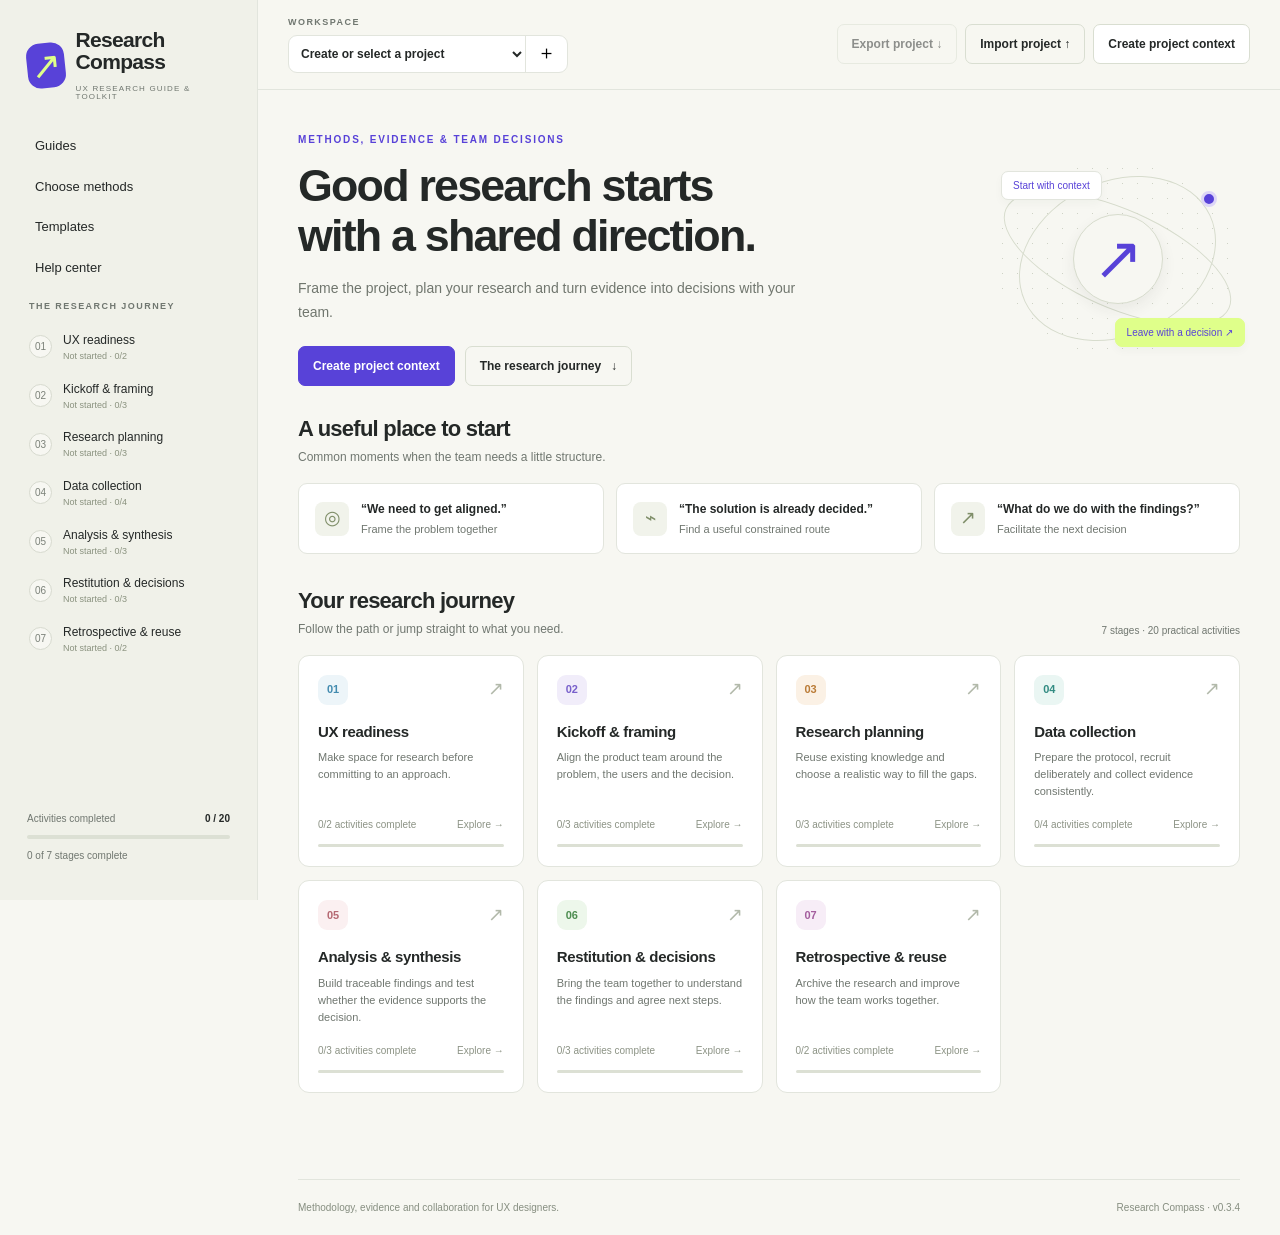
==== docs/index.html @ d648d1e3 "Add UX readiness milestones and conditional kickoff handoff" ====
<!doctype html>
<html lang="en">
<head>
  <meta charset="utf-8"><meta name="viewport" content="width=device-width, initial-scale=1">
  <meta name="description" content="Methodology guides, research tools and team activities for UX designers, from project framing to analysis and decisions.">
  <meta name="theme-color" content="#f7f7f2"><title>Research Compass · UX research guide &amp; toolkit</title>
  <link rel="icon" href="data:image/svg+xml,%3Csvg xmlns='http://www.w3.org/2000/svg' viewBox='0 0 40 40'%3E%3Crect width='40' height='40' rx='12' fill='%235842d8'/%3E%3Cpath d='M26 12l-4 10-10 6 5-11z' fill='%23dfff8a'/%3E%3C/svg%3E">
  <link rel="stylesheet" href="styles.css?v=readiness-20261104"><script src="content.js" defer></script><script src="knowledge.js?v=0.3.4" defer></script><script src="app.js?v=readiness-20261104" defer></script>
</head>
<body>
<a class="skip" href="#main">Skip to content</a>
<aside class="sidebar" id="sidebar">
  <button class="icon-button close-menu" data-action="close-menu" aria-label="Close navigation">✕</button>
  <a class="brand" href="#overview"><span class="brand-icon" aria-hidden="true">↗</span><span>Research<br>Compass<span class="brand-sub">UX RESEARCH GUIDE &amp; TOOLKIT</span></span></a>
  <nav class="knowledge-nav" aria-label="Resources">
    <span class="menu-title">Guides</span>
    <span class="menu-title">Choose methods</span>
    <span class="menu-title">Templates</span>
    <span class="menu-title">Help center</span>
  </nav>
  <nav aria-label="The research journey"><p class="nav-label">THE RESEARCH JOURNEY</p><div id="phaseNav"></div></nav>
  <div class="sidebar-bottom"><div class="progress-label"><span>Activities completed</span><strong id="progressText">0 / 20</strong></div><progress id="progress" value="0" max="20" aria-label="Activities completed"></progress><p id="progressCaption">0 of 7 stages complete</p></div>
</aside>
<div class="workspace">
  <header class="topbar">
    <button class="icon-button mobile-menu" id="menuButton" aria-label="Toggle navigation" aria-expanded="false">☰</button>
    <div class="workspace-controls">
      <div class="workspace-picker"><label class="project-label" for="projectSelect">WORKSPACE</label><div class="project-select"><select id="projectSelect" aria-label="Switch project"></select><button id="newProject" aria-label="Create a new project" title="New project">＋</button></div></div>
      <button id="workspaceOptions" class="button quiet workspace-options" hidden data-action="manage-project" aria-label="Project options" title="Project options">···</button>
    </div>
    <div class="top-actions"><span class="save-state" id="saveState">● Saved in this browser</span><button class="button quiet file-button" id="exportButton" aria-label="Export project"><span class="desktop-action">Export project ↓</span><span class="mobile-action">Export ↓</span></button><button class="button quiet file-button" id="importButton" aria-label="Import project"><span class="desktop-action">Import project ↑</span><span class="mobile-action">Import ↑</span></button><button class="button" id="contextButton">Create project context</button></div>
  </header>
  <aside id="projectUndo" class="project-undo" aria-live="polite" aria-label="Undo project change" hidden></aside>
  <main id="main" tabindex="-1"></main>
  <footer>Methodology, evidence and collaboration for UX designers.<span>Research Compass · v0.3.4</span></footer>
</div>
<dialog id="contextDialog" class="context-dialog" aria-labelledby="contextTitle"><div class="dialog-header"><div><p class="eyebrow">START WITH WHAT YOU KNOW</p><h2 id="contextTitle">A little context goes a long way.</h2></div><button class="icon-button" data-close="contextDialog" aria-label="Close project context">✕</button></div><p class="muted">Start with the problems you recognise. Add what you know now; you can refine the context as the project develops.</p>
<form id="contextForm"><div class="form-grid">
<label>Project name<input name="name" maxlength="100" required placeholder="e.g. Customer onboarding"></label>
<label>Where are you now?<select name="stage" data-planning-input><option value="readiness">Preparing to start</option><option value="kickoff">Framing the project</option><option value="plan">Planning the research</option><option value="collect">Collecting evidence</option><option value="analyse">Analysing the evidence</option><option value="share">Sharing findings & deciding</option><option value="reuse">Closing & reusing research</option></select></label>
<fieldset class="problem-fieldset full"><legend>What needs improving?</legend><p class="field-help">Choose all that apply. These starting signals help suggest methods and activities; research can clarify the causes.</p><div id="problemChoices" class="problem-choices"></div><div id="problemPreview" class="problem-preview" aria-live="polite"></div></fieldset>
<section id="contextConstraints" class="context-section full" aria-labelledby="constraintsTitle"><h3 id="constraintsTitle">Research approach &amp; practical constraints</h3><div class="form-grid"><label>How much can still change?<select name="constraint"><option value="open">Open · room to explore</option><option value="partial">Partly constrained</option><option value="locked">Strongly constrained</option></select></label>
<label>Access to users<select name="access"><option value="unknown">Not confirmed yet</option><option value="direct">Direct access available</option><option value="indirect">Indirect / proxy access only</option><option value="none">No user access</option></select></label>
<label>Research intent<select name="intent"><option value="explore">Explore needs & problems</option><option value="evaluate">Evaluate an existing experience</option><option value="measure">Measure a baseline or outcome</option><option value="align">Align stakeholders around evidence</option></select></label>
<label>Timing / key constraints<input name="timing" maxlength="1000" placeholder="e.g. Decision in 3 weeks; 2 teams involved"></label></div></section>

<label class="full">What decision should research help the team make? (if known)<textarea name="decision" rows="2" maxlength="2000" placeholder="e.g. Which part of onboarding should we improve first?"></textarea></label>
<section id="profileDetails" class="context-section full" aria-labelledby="profileTitle"><h3 id="profileTitle">User profiles &amp; participant numbers</h3><p class="field-help">Add role or persona groups. Leave counts blank when unknown. Planned counts mean participants or completed responses, not invitations.</p><div id="profileRows"></div><button id="addProfile" class="button small" type="button" data-action="add-profile">+ Add another profile</button><hr class="context-divider"><label class="audience-notes">Other audience notes (optional)<input name="users" maxlength="1000" placeholder="Any further roles, situations or audience context"></label></section>
<label class="full">Finish research by (optional)<input name="finishDate" type="date" min="1900-01-01" max="2100-12-31" data-planning-input><small class="field-help">Used to sketch a weekday timeline from your current stage. You can revise it.</small></label><div id="contextPlanningPreview" class="context-planning-preview full" aria-live="polite"></div>
<details id="customProblemDetails" class="context-details full"><summary>Add custom problems (optional)</summary><label>Custom problems · one per line<textarea aria-label="Custom problems, one per line" name="customProblems" rows="2" maxlength="2100" placeholder="e.g. People cannot tell who should approve a request"></textarea><small>Save up to 10 custom problems. They stay with your context; use the method chooser to decide how to investigate them.</small></label></details>
<details id="problemDetails" class="context-details full"><summary>Add situation details (optional)</summary><label>Anything specific to add?<textarea name="problem" rows="2" maxlength="3000" placeholder="Add examples, the situation or why this matters."></textarea></label></details>
</div><p class="form-note">Saved in this browser when you save context. Export a project file to keep an independent copy or resume on another device. No AI processing or shared team sync.</p><div class="dialog-actions"><button type="button" class="button quiet" data-close="contextDialog">Cancel</button><button class="button primary" type="submit">Save context & suggest starting points ↗</button></div></form></dialog>
<dialog id="projectManagerDialog" class="project-manager-dialog" aria-labelledby="projectManagerTitle"><div class="dialog-header"><div><p class="eyebrow">YOUR WORKSPACE</p><h2 id="projectManagerTitle">Project options</h2></div><button class="icon-button" data-close="projectManagerDialog" aria-label="Close project options">✕</button></div><p class="managed-project-name" id="managedProjectName"></p><section class="project-action-card"><h3>Reset context</h3><p>Start the context again. Keep the project name, notes, template drafts, checklists and progress.</p><button class="button" data-action="request-reset-context">Reset context…</button></section><section class="project-action-card delete"><h3>Delete project</h3><p>Remove the entire project and its saved work from this browser.</p><button class="button danger-outline" data-action="request-delete-project">Delete project…</button></section><p class="page-note">Each action asks for confirmation. The latest reset or deletion can be undone until reload or another reset / deletion.</p></dialog>
<dialog id="projectActionDialog" class="project-action-dialog" aria-labelledby="projectActionTitle"><div class="dialog-header"><h2 id="projectActionTitle"></h2><button class="icon-button" data-action="cancel-project-action" aria-label="Cancel project change">✕</button></div><p class="managed-project-name" id="projectActionName"></p><div id="projectActionDetails"></div><p class="page-note">You can undo this change until you reload the page or reset / delete another project.</p><div class="dialog-actions"><button class="button quiet" data-action="cancel-project-action">Cancel</button><button id="projectActionConfirm" class="button danger" data-action="confirm-project-action"></button></div></dialog>
<dialog id="jumpDialog" class="jump-dialog" aria-labelledby="jumpTitle"><div class="dialog-header"><h2 id="jumpTitle">Find a guide, template or activity</h2><button class="icon-button" data-close="jumpDialog" aria-label="Close activity search">✕</button></div><input id="jumpSearch" type="search" placeholder="Search methods, guides, templates or activities…" aria-label="Search guides, templates and activities"><div id="jumpResults"></div></dialog>
<dialog id="exportDialog" class="export-dialog" aria-labelledby="exportTitle"><div class="dialog-header"><h2 id="exportTitle">Take your work with you.</h2><button class="icon-button" data-close="exportDialog" aria-label="Close export options">✕</button></div><p class="muted">Keep a file you own, independently of browser storage. Import it here or on another device to resume your project.</p><button class="export-option" id="downloadBackup"><strong>Export project (.json) ↓</strong><span>Restorable file with context, outputs, method choices, template drafts, session notes, difficulties and progress.</span></button><button class="export-option" id="downloadBrief"><strong>Export team brief (.md) ↓</strong><span>A readable document for sharing. Use the JSON project file to resume in this tool.</span></button><label class="export-option import-label"><strong>Import project (.json) ↑</strong><span>Choose a project file or an earlier backup. Adds a separate project and keeps existing work.</span><input id="importFile" type="file" accept=".json,application/json" aria-label="Choose a project file to import"></label></dialog>
<dialog id="readinessTemplateDialog" aria-labelledby="readinessTemplateTitle"><div class="dialog-header"><div><p class="eyebrow">TEMPLATE · PLACEHOLDER</p><h2 id="readinessTemplateTitle"></h2></div><button class="icon-button" data-close="readinessTemplateDialog" aria-label="Close template placeholder">✕</button></div><p>No document is linked yet.</p><div class="dialog-actions"><button class="button" data-close="readinessTemplateDialog">Close</button></div></dialog>
<div id="toast" role="status" aria-live="polite"></div>
</body></html>
---- docs/styles.css ----
:root{--paper:#f7f7f2;--white:#fff;--ink:#242827;--muted:#707770;--line:#e2e5dd;--accent:#5842d8;--lime:#dfff8a;--soft:#efedf9;--radius:14px;--sidebar:258px;font-family:Inter,-apple-system,BlinkMacSystemFont,"Segoe UI",sans-serif;color:var(--ink);background:var(--paper);font-size:14px;line-height:1.5}
*{box-sizing:border-box}body{margin:0}button,input,select,textarea{font:inherit}button,a,input,textarea,select{-webkit-tap-highlight-color:transparent}button,a{touch-action:manipulation}a{color:inherit;text-decoration:none}button{cursor:pointer}button:disabled{cursor:default;opacity:.5}button:focus-visible,a:focus-visible,input:focus-visible,select:focus-visible,textarea:focus-visible{outline:3px solid #8e7df0;outline-offset:3px}h1,h2,h3,p{margin-top:0}h1{font-size:clamp(32px,3.5vw,49px);letter-spacing:-1.8px;line-height:1.12;font-weight:600;margin-bottom:17px}h2{font-size:25px;letter-spacing:-.75px;line-height:1.2;font-weight:600}h3{font-size:17px;letter-spacing:-.35px;line-height:1.3}p{margin-bottom:14px}small{font-size:12px}.muted{color:var(--muted)}.eyebrow{font-size:10px;letter-spacing:1.8px;font-weight:700;color:var(--muted);margin-bottom:13px}.skip{position:fixed;top:-80px;left:20px;padding:12px;background:var(--white);z-index:99}.skip:focus{top:10px}.sidebar{position:fixed;inset:0 auto 0 0;width:var(--sidebar);background:#f0f1e9;border-right:1px solid var(--line);padding:29px 19px 23px;display:flex;flex-direction:column;z-index:20}.brand{display:flex;gap:11px;align-items:center;font-size:21px;line-height:1.06;font-weight:650;letter-spacing:-.7px;margin:0 8px 38px}.brand-icon{display:grid;place-items:center;width:39px;height:45px;background:var(--accent);border-radius:13px;color:var(--lime);font-size:37px;font-weight:400;transform:rotate(-6deg)}.brand-sub{display:block;letter-spacing:1.15px;font-size:8px;color:var(--muted);margin-top:11px;font-weight:500}.project-label,.nav-label{font-size:9px;letter-spacing:1.45px;color:var(--muted);font-weight:700}.project-label{margin-left:8px}.project-select{display:flex;background:#fff;border:1px solid var(--line);border-radius:9px;margin:8px 0 16px;overflow:hidden}.project-select select{min-width:0;width:100%;border:0;background:transparent;padding:10px 8px;color:var(--ink);font-size:12px;font-weight:600;text-overflow:ellipsis}.project-select button{background:none;border:0;border-left:1px solid var(--line);padding:0 11px;font-size:19px}.search-button{width:100%;background:transparent;border:1px solid #d9dcd3;padding:9px 10px;border-radius:8px;font-size:12px;text-align:left;display:flex;align-items:center;justify-content:space-between;color:#676e67;margin-bottom:24px}kbd{font-size:10px;font-family:inherit;padding:1px 4px;border:1px solid #d9dcd3;border-radius:4px}.nav-home{display:flex;align-items:center;gap:12px;padding:11px 13px;border-radius:8px;font-size:13px;font-weight:500}.nav-home.active{background:#e4e5db}.nav-home span{font-size:18px}.nav-label{margin:29px 10px 12px}.phase-nav{display:flex;align-items:center;gap:11px;font-size:12px;padding:10px;border-radius:8px;position:relative;margin-bottom:3px}.phase-nav:hover,.nav-home:hover{background:#e8e9e1}.phase-nav.active{background:#e6e0fa;color:#4e3ec0}.nav-number{height:23px;width:23px;display:grid;place-items:center;font-size:10px;font-variant-numeric:tabular-nums;border:1px solid #d7dacf;border-radius:50%;flex-shrink:0;background:var(--paper);color:#7b8179}.phase-nav.active .nav-number{background:var(--accent);border-color:var(--accent);color:#fff}.nav-check{margin-left:auto;color:#5c7d37}.sidebar-bottom{margin-top:auto;padding:24px 8px 0}.progress-label{display:flex;justify-content:space-between;font-size:10px;margin-bottom:9px;color:var(--muted)}.progress-label strong{color:var(--ink);font-weight:600}progress{display:block;width:100%;height:4px;border:0;border-radius:5px;overflow:hidden;background:#dce0d4}progress::-webkit-progress-bar{background:#dce0d4}progress::-webkit-progress-value{background:var(--accent)}progress::-moz-progress-bar{background:var(--accent)}.sidebar-bottom p{font-size:10px;color:var(--muted);margin-top:9px}.workspace{margin-left:var(--sidebar);min-height:100vh;display:flex;flex-direction:column}.topbar{height:77px;display:flex;align-items:center;justify-content:space-between;padding:0 39px;border-bottom:1px solid var(--line);gap:15px;background:rgba(247,247,242,.96)}.breadcrumb{font-size:12px;color:var(--muted)}.breadcrumb span{margin:0 12px;color:#a6aca1}.top-actions{display:flex;gap:9px;align-items:center}.save-state{font-size:10px;color:#7d8577;margin-right:10px}.button{border:1px solid #d9ded1;border-radius:7px;padding:10px 14px;background:#fff;color:var(--ink);display:inline-flex;align-items:center;justify-content:center;gap:10px;white-space:nowrap;font-weight:550;font-size:12px}.button:hover{border-color:#858d7b;background:#fafbf8}.button.primary{background:var(--accent);color:#fff;border-color:var(--accent)}.button.primary:hover{background:#4732bf}.button.lime{background:var(--lime);border-color:var(--lime);color:#242827}.button.quiet{background:transparent}.button.small{font-size:11px;padding:7px 11px}.icon-button{width:33px;height:33px;border:0;background:transparent;border-radius:7px;font-size:19px;color:var(--muted)}.icon-button:hover{background:#eceee5}.mobile-menu{display:none}main{width:100%;max-width:1430px;padding:42px 40px 25px;margin:0 auto;flex:1;outline:0}footer{padding:20px 40px;display:flex;justify-content:space-between;font-size:10px;color:#868e80;border-top:1px solid var(--line);margin:25px 40px 0;padding-left:0;padding-right:0;gap:20px}.hero{display:grid;grid-template-columns:1fr 245px;gap:34px;align-items:center;margin-bottom:30px}.hero .eyebrow{color:var(--accent)}.hero-description{font-size:14px;max-width:530px;color:#70766e;line-height:1.7;margin-bottom:22px}.hero-buttons{display:flex;gap:10px;flex-wrap:wrap}.journey-art{height:195px;position:relative;background-image:radial-gradient(#ced2c5 .9px,transparent .9px);background-size:15px 15px;border-radius:50%;color:var(--accent)}.orbit{position:absolute;inset:20px;border:1px solid #d7dccd;border-radius:50%;transform:rotate(-25deg)}.orbit.second{inset:48px 0;transform:rotate(24deg)}.compass{width:90px;height:90px;position:absolute;left:78px;top:53px;border:1px solid #d7dccd;border-radius:50%;background:var(--paper);display:grid;place-items:center;font-size:60px;box-shadow:0 6px 15px #3331;line-height:1}.art-label{position:absolute;background:#fff;border:1px solid var(--line);padding:6px 11px;border-radius:7px;font-size:10px;box-shadow:0 4px 10px #25321c08}.art-label.a{top:10px;left:6px}.art-label.b{bottom:9px;right:-5px;background:var(--lime);border-color:var(--lime)}.art-dot{width:10px;height:10px;background:var(--accent);border:3px solid #ddd6f7;border-radius:50%;position:absolute;top:30px;right:23px;box-sizing:content-box}.context-banner{background:#ece9f8;border:1px solid #e1dcf4;border-radius:var(--radius);padding:20px 23px;display:flex;gap:19px;align-items:center;margin-bottom:35px}.context-banner .banner-icon{background:#e0d8f7;color:var(--accent);border-radius:9px;width:39px;height:39px;display:grid;place-items:center;font-size:22px;flex-shrink:0}.context-banner h3{font-size:14px;margin-bottom:4px}.context-banner p{font-size:12px;color:#78738b;margin:0}.context-banner .button{margin-left:auto;flex-shrink:0}.section-heading{display:flex;align-items:flex-end;justify-content:space-between;margin-bottom:17px;gap:12px}.section-heading h2{margin-bottom:5px;font-size:22px}.section-heading p{font-size:12px;color:var(--muted);margin:0}.section-meta{font-size:10px;color:var(--muted);white-space:nowrap}.phase-grid{display:grid;grid-template-columns:repeat(4,minmax(0,1fr));gap:13px;margin-bottom:36px}.phase-card{display:flex;flex-direction:column;min-height:192px;padding:19px;background:white;border:1px solid var(--line);border-radius:11px;position:relative;transition:transform .15s,border-color .15s}.phase-card:hover{transform:translateY(-3px);border-color:#aba5bd;box-shadow:0 5px 15px #1a172108}.phase-card .phase-top{display:flex;align-items:center;justify-content:space-between;margin-bottom:17px}.phase-disc{font-size:11px;width:30px;height:30px;background:var(--tint);color:var(--color);border-radius:9px;display:grid;place-items:center;font-weight:600}.phase-arrow{color:#b2b9aa;font-size:19px}.phase-card h3{font-size:15px;margin-bottom:8px}.phase-card p{font-size:11px;color:var(--muted);line-height:1.55;margin-bottom:17px}.phase-card .card-footer{font-size:10px;color:#8c9385;margin-top:auto;display:flex;justify-content:space-between}.phase-card.recommended{border-color:#c8bee9}.tiny-tag{font-size:8px;text-transform:uppercase;letter-spacing:.8px;color:var(--accent);background:var(--soft);padding:3px 6px;border-radius:4px}.tip-card{grid-column:span 1;background:#e8eddd;border-radius:11px;padding:21px;display:flex;flex-direction:column;justify-content:center;min-height:192px}.tip-card .eyebrow{font-size:9px;color:#677653;letter-spacing:1px;margin-bottom:9px}.tip-card h3{font-size:17px;line-height:1.35;margin-bottom:11px}.tip-card p{font-size:11px;color:#7a846e;margin:0}.quick-grid{display:grid;grid-template-columns:repeat(3,1fr);gap:12px}.quick-card{background:#fff;border:1px solid var(--line);border-radius:9px;padding:16px;display:flex;gap:12px;align-items:center}.quick-card:hover{border-color:#a29ab8}.quick-symbol{background:#f1f3eb;border-radius:8px;width:34px;height:34px;flex-shrink:0;display:grid;place-items:center;font-size:19px;color:#7f8e69}.quick-card strong{font-size:12px;display:block;font-weight:600}.quick-card small{font-size:10px;color:var(--muted)}.quick-card .arrow{margin-left:auto;color:#a3ab97}.project-strip{display:flex;gap:25px;flex-wrap:wrap;padding:16px 0 2px;margin-top:15px;border-top:1px solid #d9d4eb}.project-strip small{font-size:9px;display:block;text-transform:uppercase;letter-spacing:1px;color:#89829b;margin-bottom:4px}.project-strip strong{font-size:11px;font-weight:500}.phase-header{display:flex;gap:22px;align-items:flex-start;margin-bottom:25px}.phase-header .phase-disc{height:54px;width:54px;font-size:18px;border-radius:16px;flex-shrink:0;margin-top:3px}.phase-header h1{font-size:38px;margin-bottom:12px}.phase-header p{color:var(--muted);max-width:680px}.outcome-strip{background:var(--tint);padding:19px 22px;border-radius:10px;margin-bottom:26px;display:flex;gap:17px}.outcome-strip strong{font-size:10px;letter-spacing:1px;text-transform:uppercase;color:var(--color);white-space:nowrap;margin-top:2px}.outcome-strip p{font-size:13px;margin:0}.context-small{font-size:12px;padding:16px 19px;background:#eeefe8;border:1px solid var(--line);border-radius:9px;margin:20px 0}.context-small strong{display:block;font-size:10px;color:#79846f;letter-spacing:1px;text-transform:uppercase;margin-bottom:6px}.context-small p{margin:3px 0;overflow-wrap:anywhere}.context-small a{color:var(--accent);text-decoration:underline;font-size:11px}.activity-list{display:grid;gap:12px}.activity-row{background:#fff;border:1px solid var(--line);border-radius:11px;display:flex;align-items:center;gap:19px;padding:20px}.activity-row:hover{border-color:#aba4bd}.activity-order{font-size:15px;color:#929a89;min-width:25px}.activity-row h3{font-size:16px;margin-bottom:5px}.activity-row p{font-size:12px;color:var(--muted);margin:0}.row-meta{margin-left:auto;display:flex;gap:15px;align-items:center;white-space:nowrap}.pill{font-size:10px;color:#757d6c;background:#f1f3ec;padding:4px 8px;border-radius:5px}.duration{font-size:11px;color:var(--muted)}.activity-row.done .activity-order{color:#618b38}.back-link{font-size:12px;color:var(--muted);display:inline-block;margin-bottom:23px}.back-link:hover{color:var(--accent)}.activity-header{display:flex;justify-content:space-between;gap:20px;align-items:flex-start}.activity-header h1{font-size:37px;max-width:650px}.activity-header .eyebrow{color:var(--color);margin-bottom:12px}.activity-header p{font-size:14px;color:var(--muted);max-width:650px}.activity-tools{display:flex;gap:7px;flex-wrap:wrap;align-items:center}.meta-line{display:flex;gap:11px;margin:5px 0 25px;align-items:center}.tabs{display:flex;gap:24px;border-bottom:1px solid var(--line);margin-top:27px;margin-bottom:24px}.tab{background:none;border:0;border-bottom:2px solid transparent;font-size:13px;padding:12px 1px;color:var(--muted);margin-bottom:-1px}.tab.active{border-color:var(--accent);color:var(--accent);font-weight:600}.activity-body{display:grid;grid-template-columns:minmax(0,1fr) 260px;gap:28px}.content-panel{background:#fff;border:1px solid var(--line);border-radius:11px;padding:24px}.content-panel h2{font-size:21px}.content-panel p,.content-panel li{font-size:13px;color:#656e60;line-height:1.75}.content-panel ul{padding-left:18px}.aside-note{background:var(--tint);border:1px solid #00000007;border-radius:10px;padding:19px;height:fit-content}.aside-note .eyebrow{color:var(--color);font-size:9px}.aside-note p{font-size:12px;color:#6f756a;line-height:1.7;overflow-wrap:anywhere}.aside-note strong{font-size:11px;display:block;margin:13px 0 4px}.step{display:flex;gap:14px;margin-bottom:23px}.step:last-child{margin-bottom:0}.step-n{background:var(--soft);color:var(--accent);font-size:11px;border-radius:50%;width:26px;height:26px;display:grid;place-items:center;flex-shrink:0}.step h3{font-size:14px;margin:2px 0 6px}.step p{font-size:13px;line-height:1.7;margin:0}.prompt-list{margin-top:26px;border-top:1px solid var(--line);padding-top:23px}.prompt-list h3{font-size:15px}.prompt{border-left:2px solid #d5ccf1;padding:8px 14px;margin:10px 0;font-size:13px;color:#5c576e;line-height:1.7}.output-field{display:block;font-size:12px;font-weight:600;margin:0 0 24px}.output-field:last-of-type{margin-bottom:18px}.output-field small{display:block;color:var(--muted);font-size:11px;font-weight:400;margin:5px 0 9px}.output-field textarea{min-height:130px;font-size:13px;font-weight:400;line-height:1.7}.checklist{border-top:1px solid var(--line);padding-top:22px}.checklist h3{font-size:15px}.checklist label{display:flex;gap:9px;font-size:12px;color:#65705c;margin:12px 0;align-items:flex-start}.checklist input{accent-color:var(--accent);margin-top:3px;width:15px;height:15px}.gate{padding:15px;background:#f4f3ed;border-radius:8px;font-size:12px;line-height:1.7;color:#787768;margin:22px 0}.completion-row{display:flex;align-items:center;gap:14px;flex-wrap:wrap}.completion-row small{font-size:10px;color:var(--muted)}.done-button{background:#eaf3dc!important;border-color:#cbdab9!important;color:#4f7134!important}.page-note{font-size:10px;color:#949b8d;margin-top:25px;line-height:1.7}.workshop{max-width:880px;margin:10px auto}.workshop-top{display:flex;align-items:center;justify-content:space-between;gap:15px;margin-bottom:35px}.workshop h1{font-size:32px}.workshop-card{padding:35px;background:#fff;border:1px solid var(--line);border-radius:15px;min-height:280px;display:flex;flex-direction:column;justify-content:center}.workshop-card h2{font-size:30px;line-height:1.3;margin:13px 0 20px}.workshop-card p{font-size:17px;color:#70786a;line-height:1.8}.workshop-controls{display:flex;justify-content:space-between;align-items:center;margin-top:18px}.timer{display:flex;align-items:center;gap:9px;margin:25px 0;font-variant-numeric:tabular-nums}.timer output{font-size:22px;min-width:65px}.timer-label{color:var(--muted);font-size:11px;margin-right:auto}.workshop-note{display:block;margin-top:27px;font-size:12px;font-weight:600}.workshop-note textarea{margin-top:8px}.focus-mode .sidebar,.focus-mode .topbar,.focus-mode footer{display:none}.focus-mode .workspace{margin-left:0}.focus-mode main{max-width:1100px;padding-top:30px}dialog{border:1px solid #d8dcd1;border-radius:17px;box-shadow:0 30px 100px #181c2240;padding:29px;color:var(--ink);background:var(--paper);max-height:90vh}dialog::backdrop{background:#1e26384d;backdrop-filter:blur(3px)}.context-dialog{width:min(760px,94vw)}.dialog-header{display:flex;align-items:flex-start;justify-content:space-between;gap:18px}.dialog-header h2{font-size:27px;margin-bottom:13px}.dialog-header .eyebrow{color:var(--accent);margin-bottom:10px}.context-dialog>p{font-size:13px;max-width:600px}.form-grid{display:grid;grid-template-columns:1fr 1fr;gap:17px;margin-top:24px}.form-grid label{font-size:12px;font-weight:550}.form-grid .full{grid-column:1/-1}input:not([type=checkbox]),textarea,select{border:1px solid #d9ded1;border-radius:7px;background:#fff;padding:10px 11px;color:var(--ink);width:100%;min-width:0}textarea{resize:vertical}input::placeholder,textarea::placeholder{color:#9bA294;opacity:1}.form-grid input,.form-grid textarea,.form-grid select{display:block;margin-top:6px;font-size:12px;font-weight:400}.form-note{color:#808976;font-size:10px;margin-top:18px}.dialog-actions{display:flex;justify-content:flex-end;gap:9px;margin-top:23px;padding-top:17px;border-top:1px solid var(--line)}.jump-dialog{width:min(640px,94vw)}.jump-dialog input{margin:8px 0 17px}.jump-result{display:block;padding:12px;border-radius:8px;border-bottom:1px solid var(--line);font-size:13px}.jump-result:hover{background:#ebe6f7}.jump-result small{font-size:10px;color:var(--muted);display:block}.jump-dialog #jumpResults{max-height:50vh;overflow-y:auto}.export-dialog{width:min(520px,94vw)}.export-dialog>p{font-size:12px}.export-option{display:block;text-align:left;width:100%;padding:18px;border:1px solid var(--line);background:#fff;border-radius:9px;margin-top:12px}.export-option:hover{border-color:#9d90c3}.export-option strong{font-size:13px;display:block;font-weight:550}.export-option span{display:block;font-size:11px;color:var(--muted);margin-top:5px}.import-label{cursor:pointer}.import-label input{margin-top:12px;font-size:11px}#toast{position:fixed;bottom:23px;left:50%;transform:translate(-50%,20px);padding:12px 20px;background:#292e27;color:white;border-radius:9px;font-size:12px;opacity:0;pointer-events:none;z-index:100;transition:all .2s;max-width:90vw}#toast.visible{opacity:1;transform:translate(-50%,0)}.storage-warning{color:#9d523c!important}.empty{padding:25px;color:var(--muted);font-size:12px}.phase-footer{display:flex;justify-content:space-between;gap:12px;margin-top:27px}.recommendation-note{background:#fff7e7;border:1px solid #eaddbf;border-radius:9px;padding:15px 18px;font-size:12px;color:#8e7445;line-height:1.7;margin-bottom:25px}.search-inline{max-width:260px;font-size:12px!important}.phase-results{font-size:12px;color:var(--muted);padding:15px 0}.home-note{margin-top:28px;font-size:10px;color:#949b8d;line-height:1.7;max-width:700px}
@media(min-width:1600px){main{padding-top:55px}.phase-card{min-height:205px}.hero{margin-bottom:37px}.hero-description{font-size:15px}.hero{grid-template-columns:1fr 300px}.journey-art{max-width:245px;margin-left:25px}}
@media(max-width:1200px){:root{--sidebar:230px}.sidebar{padding:26px 13px}.brand{font-size:19px}.topbar{padding:0 25px}.save-state{display:none}main{padding:32px 26px}.phase-grid{grid-template-columns:repeat(3,minmax(0,1fr))}.tip-card{grid-column:span 2;min-height:155px}.activity-body{grid-template-columns:minmax(0,1fr) 215px;gap:18px}.row-meta .pill{display:none}.hero{grid-template-columns:1fr 190px}.journey-art{transform:scale(.85)}.activity-header{display:block}.activity-tools{margin:5px 0 18px}.quick-grid{grid-template-columns:1fr}.quick-card{padding:12px 16px}}
@media(max-width:900px){.activity-body{grid-template-columns:1fr}.aside-note{order:-1}.aside-note p{margin-bottom:6px}.hero{grid-template-columns:1fr}.journey-art{display:none}.context-banner{flex-wrap:wrap}.context-banner .button{margin-left:58px}.phase-grid{grid-template-columns:repeat(2,minmax(0,1fr))}.tip-card{grid-column:span 1;min-height:190px}.outcome-strip{display:block}.outcome-strip strong{display:block;margin-bottom:8px}.row-meta{gap:7px}.activity-row{gap:10px;padding:17px}.activity-row h3{font-size:14px}.activity-row p{font-size:11px}}
@media(max-width:700px){.sidebar{transform:translateX(-100%);transition:transform .2s;width:258px}.sidebar.open{transform:translateX(0);box-shadow:5px 0 40px #20251c30}.workspace{margin-left:0}.mobile-menu{display:block;flex-shrink:0}.topbar{padding:0 15px;height:65px;gap:10px}.breadcrumb{font-size:10px;margin-right:auto}.top-actions .quiet{display:none}.top-actions .button{font-size:10px;padding:8px 10px}.top-actions{gap:0}.breadcrumb span{margin:0 5px}main{padding:29px 20px}.hero h1{font-size:38px;letter-spacing:-1.4px}.hero-description{font-size:13px}.context-banner{padding:17px;gap:12px}.context-banner .banner-icon{width:30px;height:30px}.context-banner>div:nth-child(2){flex:1}.context-banner .button{margin-left:42px}.context-banner p{font-size:11px}.phase-card{padding:16px;min-height:190px}.phase-card h3{font-size:14px}.phase-grid{gap:10px}.section-heading{align-items:flex-start;flex-wrap:wrap}.section-heading h2{font-size:21px}.section-meta{display:none}.project-strip{width:100%;gap:15px}.phase-header{gap:14px}.phase-header .phase-disc{width:41px;height:41px;font-size:14px}.phase-header h1{font-size:30px}.phase-header p{font-size:12px}.row-meta .duration{display:none}.phase-footer{flex-wrap:wrap}.activity-header h1{font-size:31px}.content-panel{padding:20px}.tabs{gap:22px}.workshop-card{padding:24px}.workshop-card h2{font-size:25px}.workshop-card p{font-size:15px}.workshop-top{align-items:flex-start}.workshop-top h1{font-size:25px}.timer{flex-wrap:wrap}.timer-label{flex-basis:100%;margin-bottom:5px}.form-grid{grid-template-columns:1fr}.form-grid .full{grid-column:auto}.dialog-actions{flex-wrap:wrap}.dialog-actions .primary{white-space:normal}dialog{padding:22px}.dialog-header h2{font-size:24px}footer{margin:20px;padding:15px 0;display:block;font-size:9px}footer span{display:block;margin-top:8px}.topbar .button span{display:none}}
@media(prefers-reduced-motion:reduce){*{transition:none!important;scroll-behavior:auto!important}}
@media print{.sidebar,.topbar,footer,.activity-tools,.tabs,.back-link,.hero-buttons,.context-banner .button,.phase-footer{display:none!important}.workspace{margin:0}main{padding:0;max-width:none}.phase-grid{grid-template-columns:repeat(3,1fr)}.activity-body{display:block}.content-panel,.aside-note{break-inside:avoid;margin-bottom:15px}body{background:#fff}textarea{border:0!important;min-height:100px}button{display:none!important}}

/* Methodology resources and contextual advice. */
.knowledge-nav{display:grid;gap:3px;margin:0 0 18px;padding:0 3px}.knowledge-nav a{display:flex;justify-content:space-between;align-items:center;padding:9px 10px;font-size:12px;border-radius:7px;color:#676e60}.knowledge-nav a span{font-size:12px;color:#a2aa98}.knowledge-nav a:hover{background:#e6e8de}.knowledge-nav a.active{background:#e6e0fa;color:#5140bb;font-weight:600}.knowledge-page h1{max-width:850px}.page-intro{max-width:800px;font-size:15px;line-height:1.8;color:#70776b;margin-bottom:28px}.knowledge-entry{background:#eeedf6;border:1px solid #dedbec;border-radius:12px;padding:25px;margin:0 0 30px;display:grid;grid-template-columns:1fr 1.05fr;gap:30px;align-items:center}.knowledge-entry .eyebrow{font-size:9px;letter-spacing:1.1px;color:#7764bb;margin-bottom:9px}.knowledge-entry h2{font-size:23px;margin-bottom:11px}.knowledge-entry p{font-size:12px;color:#797285;line-height:1.7;margin-bottom:0}.knowledge-shortcuts{display:grid;gap:8px}.knowledge-shortcuts a{background:#ffffffb3;padding:12px 15px;border:1px solid #e1deed;border-radius:8px}.knowledge-shortcuts a:hover{border-color:#aaa0c9;background:#fff}.knowledge-shortcuts strong{display:block;font-size:12px;font-weight:600}.knowledge-shortcuts span{display:block;font-size:10px;color:#878193;margin-top:3px}.knowledge-toolbar{display:flex;justify-content:space-between;align-items:flex-end;gap:20px;margin-bottom:25px;flex-wrap:wrap}.resource-filters{display:flex;flex-wrap:wrap;gap:6px;margin-bottom:5px}.resource-filters a{font-size:11px;padding:8px 11px;border:1px solid #dbdfd3;border-radius:6px;background:#fff;color:#727c66}.resource-filters a.selected{background:#e9e4f8;border-color:#cdc3eb;color:#5944b5}.guide-search{font-size:10px;color:var(--muted);width:250px;max-width:100%}.guide-search input{margin-top:6px;font-size:12px}.resource-grid{display:grid;grid-template-columns:repeat(3,minmax(0,1fr));gap:13px}.resource-card{display:flex;flex-direction:column;padding:21px;border:1px solid var(--line);border-radius:11px;background:#fff;min-height:200px}.resource-card:hover{border-color:#b1a7c9;box-shadow:0 5px 16px #2d254108}.resource-type{display:block;text-transform:uppercase;font-size:9px;letter-spacing:1px;font-weight:650;color:#817196;margin-bottom:12px;line-height:1.6}.resource-card h3{font-size:18px;line-height:1.35;margin-bottom:10px}.resource-card p{font-size:12px;color:#7a8072;line-height:1.7;margin-bottom:18px}.resource-arrow{font-size:11px;color:var(--accent);margin-top:auto}.resource-grid.compact{grid-template-columns:repeat(2,minmax(0,1fr))}.compact .resource-card{min-height:150px;padding:18px}.compact .resource-card h3{font-size:16px}.compact .resource-card p{font-size:11px}.compact .resource-type{font-size:8px;letter-spacing:.8px;margin-bottom:8px}.text-link{color:var(--accent);font-size:11px;line-height:1.7}.text-link:hover{text-decoration:underline}.journey-resources{margin:30px 0 38px}.template-heading{margin-top:27px}.template-links{display:grid;grid-template-columns:repeat(2,minmax(0,1fr));gap:9px}.template-links a{padding:15px 17px;background:#fff;border:1px solid var(--line);border-radius:8px;font-size:12px;line-height:1.6}.template-links .resource-type{font-size:8px;margin-bottom:5px}.template-links a:hover{border-color:#a49abf}.library-next{display:grid;grid-template-columns:repeat(3,minmax(0,1fr));gap:12px;margin-top:30px}.library-next a{border-radius:9px;background:#e9eddf;padding:20px}.library-next strong{display:block;font-size:13px;font-weight:600;margin-bottom:6px}.library-next span{font-size:11px;color:#768265}.guide-layout{display:grid;grid-template-columns:minmax(0,1fr) 190px;gap:30px;align-items:start}.guide-section{padding:27px;background:white;border:1px solid var(--line);border-radius:11px;margin-bottom:20px;scroll-margin-top:20px}.guide-section>h2{font-size:23px;margin-bottom:18px}.guide-section>p,.guide-section li{font-size:13px;color:#687260;line-height:1.85}.guide-section .step{margin-bottom:23px}.guide-section .step p{color:#687260}.guide-section .step h3{font-size:15px}.guide-table-wrap{overflow-x:auto;margin-top:18px;border:1px solid var(--line);border-radius:8px}.guide-table{border-collapse:collapse;width:100%;min-width:480px;text-align:left;font-size:11px}.guide-table th,.guide-table td{padding:13px 12px;vertical-align:top;border-bottom:1px solid var(--line);line-height:1.75}.guide-table thead{background:#efedf6;color:#65577d;font-size:10px}.guide-table tbody th{font-weight:600;width:24%;color:#4b5543}.guide-table td{color:#77816c}.guide-table td:last-child{font-size:10px;color:#858d7c;width:22%}.guide-table tr:last-child>*{border-bottom:0}.method-limit{background:#fff7e9;border-left:3px solid #cba153;padding:15px 17px;margin-top:19px;border-radius:0 7px 7px 0}.method-limit strong{font-size:11px;color:#8c6f3c}.method-limit p{font-size:12px;line-height:1.8;color:#8a7d65;margin:7px 0 0}.guide-sidebar{position:sticky;top:25px;background:#edeee6;border-radius:10px;padding:19px}.guide-sidebar .eyebrow{font-size:9px}.guide-sidebar button{display:block;text-align:left;background:none;border:0;font-size:11px;color:#7c8471;padding:7px 0}.guide-sidebar button:hover{color:var(--accent)}.guide-sidebar .button{margin:15px 0 12px}.guide-sidebar .text-link{display:block;font-size:10px}.pitfall-list{padding-left:20px}.pitfall-list li{margin-bottom:10px}.worked-example{background:#edf2e5;border:1px solid #dce4cf;border-radius:9px;padding:20px;margin-top:24px}.worked-example .resource-type{color:#6b8051}.worked-example p{font-size:13px;color:#6b785c;line-height:1.8;margin:0}.template-callout{display:flex;gap:20px;align-items:center;background:#efebf8;padding:20px;border-radius:9px}.template-callout h3{font-size:16px}.template-callout p{font-size:11px;color:#84788e;line-height:1.7;margin:0}.template-callout .button{flex-shrink:0}.related-activities{display:grid;gap:8px;margin-top:17px}.related-activities a{font-size:12px;padding:14px;border:1px solid var(--line);border-radius:7px}.related-activities .resource-type{font-size:8px;margin-bottom:5px}.template-grid{margin-top:25px}.template-tools{display:flex;gap:9px;flex-wrap:wrap;margin-bottom:24px}.template-editor{max-width:900px;margin-top:25px}.template-editor .output-field{margin-bottom:30px}.selector-form{display:grid;grid-template-columns:repeat(2,minmax(0,1fr));gap:18px;background:#eeedf4;border:1px solid #dedce8;padding:23px;border-radius:12px}.selector-form label,.help-stage{font-size:12px;font-weight:550}.selector-form select,.help-stage select{margin-top:7px;font-size:12px;font-weight:400}.selector-explanation{font-size:10px;color:#929789;line-height:1.7;margin:12px 0 25px}.method-results{display:grid;gap:13px}.method-option{display:grid;grid-template-columns:minmax(0,1fr) 160px;gap:25px;align-items:start;background:#fff;border:1px solid var(--line);border-radius:11px;padding:23px}.method-option .resource-type{margin-bottom:8px}.method-option h3{font-size:21px;margin-bottom:10px}.method-option p{font-size:13px;color:#737e68;margin-bottom:12px}.method-option small{display:block;font-size:11px;color:#949b8a;line-height:1.75}.method-option.conditional{background:#fbf8f0;border-color:#e7dbc0}.method-option.conditional .resource-type{color:#a58a50}.method-select{display:flex;gap:9px;align-items:flex-start;font-size:11px;color:#6f7d60;margin-top:8px}.method-select input{accent-color:var(--accent);margin-top:2px}.selected-methods{padding:22px;background:#e8eddf;border-radius:11px;margin-top:24px}.selected-methods>strong{font-size:15px}.selected-methods p{font-size:12px;color:#7b866b;margin:10px 0 16px;line-height:1.7}.help-stage{display:block;max-width:350px;margin-bottom:25px}.difficulty-options{display:grid;grid-template-columns:repeat(2,minmax(0,1fr));gap:10px;margin-bottom:30px}.difficulty-options label{display:flex;gap:12px;align-items:flex-start;padding:16px;border:1px solid var(--line);border-radius:8px;background:white;font-size:12px;color:#69755f}.difficulty-options input{accent-color:var(--accent);margin-top:2px}.difficulty-options label:has(input:checked){background:#eae5f7;border-color:#c9bfe6;color:#68519c}.advice-grid{display:grid;grid-template-columns:repeat(2,minmax(0,1fr));gap:15px}.advice-card{background:#f0f1e9;border:1px solid #dce1d0;border-radius:11px;padding:22px}.advice-card.warning{background:#fcf5e9;border-color:#eadbb8}.advice-card .resource-type{font-size:8px;color:#778465;margin-bottom:8px}.advice-card.warning .resource-type{color:#a98c50}.advice-card h3{font-size:18px}.advice-card p,.advice-card li{font-size:12px;color:#79816f;line-height:1.8}.advice-card.warning p,.advice-card.warning li{color:#8f8065}.advice-card ul{padding-left:17px}.advice-avoid{font-size:11px!important;border-top:1px solid #00000012;padding-top:13px}.resource-actions{display:flex;gap:13px;flex-wrap:wrap}.resource-actions a{font-size:10px;color:var(--accent);line-height:1.7}.stage-advice{margin:28px 0}.stage-advice .section-heading h2{font-size:21px}.stage-advice>.text-link{display:inline-block;margin-top:13px}.help-inline{display:block;border:1px dashed #c7cdbb;border-radius:8px;padding:15px 18px;margin-top:23px;font-size:12px;color:#7b866b}.help-inline:hover{border-color:#a49bb8;color:var(--accent)}.empty-help{background:#eeefe7;padding:27px;border-radius:11px}.empty-help h2{font-size:23px}.empty-help p{font-size:13px;color:#818a74;line-height:1.8}.activity-knowledge{display:flex;flex-wrap:wrap;gap:8px 17px;background:#efedf6;border:1px solid #e4deef;padding:15px 18px;border-radius:8px;margin:17px 0}.activity-knowledge .resource-type{margin:0;font-size:8px;flex-basis:100%}.activity-knowledge a{color:#7962b1;font-size:11px}.activity-knowledge a:hover{text-decoration:underline}
@media(max-width:1150px){.resource-grid{grid-template-columns:repeat(2,minmax(0,1fr))}.guide-layout{grid-template-columns:minmax(0,1fr)}.guide-sidebar{position:static;order:-1;display:flex;gap:7px 18px;flex-wrap:wrap;align-items:center;padding:15px 20px}.guide-sidebar .eyebrow{flex-basis:100%;margin:0}.guide-sidebar .button{margin:5px 0}.guide-sidebar button{font-size:10px}.knowledge-entry{grid-template-columns:1fr;gap:19px}.knowledge-shortcuts{grid-template-columns:repeat(3,minmax(0,1fr));gap:8px}.knowledge-shortcuts a{padding:13px}.library-next{grid-template-columns:1fr}.template-callout{flex-wrap:wrap}}
@media(max-width:700px){.knowledge-nav{margin-bottom:14px}.knowledge-page h1{font-size:33px;letter-spacing:-1.2px}.page-intro{font-size:13px}.knowledge-entry{padding:20px;gap:16px}.knowledge-entry h2{font-size:22px}.knowledge-shortcuts{grid-template-columns:1fr}.knowledge-shortcuts a{padding:12px 14px}.knowledge-shortcuts strong{font-size:12px}.resource-grid,.resource-grid.compact,.template-links,.advice-grid,.difficulty-options,.selector-form{grid-template-columns:1fr}.resource-card{min-height:170px;padding:20px}.resource-card h3{font-size:19px}.resource-type{font-size:8px}.resource-filters a{font-size:10px}.guide-search{width:100%}.guide-section{padding:20px}.guide-section>h2{font-size:22px}.guide-section .step{gap:11px}.guide-section .step p{font-size:12px}.guide-sidebar{gap:5px 15px}.guide-table{min-width:500px}.method-option{grid-template-columns:1fr;gap:8px;padding:21px}.method-select{border-top:1px solid var(--line);padding-top:14px}.selector-form{padding:20px}.advice-card h3{font-size:18px}.template-tools .button{white-space:normal}.activity-knowledge{gap:7px}.activity-knowledge a{padding:4px 0}.stage-advice .section-heading{gap:10px}}
/* Visible project portability and completion states. */
.sidebar > *{flex-shrink:0}
@media(max-width:700px){.context-banner{display:grid;grid-template-columns:30px minmax(0,1fr);align-items:start}.context-banner .banner-icon{grid-column:1;grid-row:1}.context-banner>div:nth-child(2){grid-column:2;min-width:0}.context-banner .button{grid-column:2;justify-self:start;margin-left:0}.project-strip>div{min-width:0}.project-strip strong{overflow-wrap:anywhere}}
.sidebar{overflow-y:auto}.nav-phase-label{min-width:0;display:flex;flex-direction:column;gap:2px}.nav-phase-status{font-size:9px;color:#8a927f;font-weight:400;line-height:1.3}.phase-nav{padding:8px 10px}.phase-nav.completed{background:#e3efd8;color:#3f682b}.phase-nav.completed .nav-number{background:#477a35;color:white;border-color:#477a35;font-weight:700}.phase-nav.completed .nav-phase-status{color:#4d713d;font-weight:600}.phase-nav.completed.active{box-shadow:inset 3px 0 #477a35;background:#d7e9c8}.phase-nav.active:not(.completed) .nav-phase-status{color:#7967b2}.sidebar-bottom .backup-hint{margin-top:15px;font-size:10px;line-height:1.6;color:#737e66}.mobile-action{display:none}.quick-section{margin-bottom:34px}.quick-complete{display:block;font-size:9px;font-weight:600;color:#477a35;margin-top:5px}.quick-card.completed{border-color:#c6dcb8;background:#f4f9ef}.quick-card.completed .quick-symbol{background:#deedd1;color:#477a35}.phase-card.completed{background:#f0f7e9;border-color:#bed3ad}.phase-card.completed:hover{border-color:#719b55}.phase-card.completed .phase-disc{background:#477a35;color:white;font-size:17px}.completion-badge{font-size:9px;font-weight:650;padding:4px 7px;background:#deecd0;color:#3f682b;border-radius:5px;white-space:nowrap}.phase-card.completed h3{color:#355829}.phase-card.completed .card-footer{color:#4d713d}.phase-card.in-progress{border-color:#c5bfdf}.card-progress{margin-top:12px;height:3px;background:#e5e8dd}.card-progress::-webkit-progress-value{background:#7965d2}.phase-card.completed .card-progress::-webkit-progress-value{background:#608b43}.phase-card.completed .card-progress::-moz-progress-bar{background:#608b43}.completion-summary{display:flex;align-items:center;gap:16px;padding:20px 22px;border:1px solid #cbdcbd;background:#edf4e5;border-radius:12px;margin-bottom:30px}.completion-emblem{background:#dae9cb;color:#477a35;display:grid;place-items:center;width:41px;height:41px;border-radius:50%;font-size:25px;flex-shrink:0}.completion-summary h2{font-size:19px;margin:0 0 5px;color:#3d602e}.completion-summary p{font-size:11px;color:#708061;margin:0}.completion-summary .button{margin-left:auto}.completion-summary.all-complete{background:#e0efd3;border-color:#91b576}.completion-summary.all-complete .completion-emblem{background:#477a35;color:white}.project-portability{display:flex;align-items:center;gap:25px;margin-top:30px;padding:23px;background:#eeefe8;border:1px solid var(--line);border-radius:11px}.project-portability h3{font-size:15px;margin-bottom:7px}.project-portability p{font-size:12px;line-height:1.65;color:var(--muted);max-width:620px;margin:0}.portability-actions{display:flex;gap:8px;margin-left:auto;flex-shrink:0}.home-note{margin-top:19px}.activity-row.done{background:#f3f8ed;border-color:#cbdcbd}.activity-row.done .activity-order{background:#477a35;color:white;display:grid;place-items:center;width:27px;height:27px;border-radius:50%;font-size:14px}.activity-row.done h3{color:#3f682b}
@media(max-width:1200px){.topbar{gap:10px}.top-actions{gap:7px}.breadcrumb{font-size:11px}.project-portability{flex-wrap:wrap}.portability-actions{margin-left:0}}
@media(max-width:700px){.topbar{min-height:65px;height:auto;padding-top:10px;padding-bottom:10px}.breadcrumb{display:none}.top-actions{margin-left:auto;gap:6px}.top-actions .file-button{display:inline-flex}.top-actions .file-button .desktop-action{display:none}.top-actions .file-button .mobile-action{display:inline}.top-actions .button{padding:8px 9px;font-size:11px}.completion-summary{flex-wrap:wrap;padding:17px;gap:12px}.completion-summary>div{flex:1;min-width:180px}.completion-summary h2{font-size:17px}.completion-summary .button{margin-left:53px}.completion-badge{font-size:8px;padding:3px 5px}.phase-card .card-footer{flex-wrap:wrap;gap:5px}.quick-section{margin-bottom:28px}.project-portability{padding:19px;gap:16px}.portability-actions{flex-wrap:wrap}.sidebar .phase-nav{padding:8px 10px}}

.table-scroll-hint{display:none}@media(max-width:700px){.table-scroll-hint{display:block;font-size:10px!important;color:#878193!important;margin-bottom:-9px}}

/* Stage hierarchy: context, objectives, then supporting guides. */
.stage-objectives{margin:30px 0 22px}.objective-context{display:flex;align-items:center;justify-content:space-between;gap:22px;background:#eeefe8;border:1px solid var(--line);border-radius:9px;padding:17px 20px;margin-bottom:18px}.objective-context p{font-size:12px;line-height:1.7;color:#6d775f;margin:0}.objective-context p strong{display:block;font-size:9px;letter-spacing:.8px;text-transform:uppercase;margin-bottom:4px;color:#7a806f}.objective-context .button{flex-shrink:0}.objective-context-tags{display:flex;flex-wrap:wrap;gap:5px 13px;margin-top:9px}.objective-context-tags span{font-size:10px;color:#828976}.objective-list{display:grid;gap:17px}.objective-card{display:grid;grid-template-columns:34px minmax(0,1fr);gap:17px;padding:25px;border:1px solid var(--line);border-radius:11px;background:white}.objective-number{display:grid;place-items:center;width:32px;height:32px;border-radius:50%;font-size:11px;font-weight:600;color:var(--color);background:var(--tint)}.objective-content>h3{font-size:22px;line-height:1.4;margin:0 0 10px}.objective-reason{font-size:13px;line-height:1.8;color:#727c68;margin:0 0 13px}.objective-outcome{font-size:11px;line-height:1.8;color:#727c68;margin:0}.objective-outcome strong{color:#57654d;font-weight:600;margin-right:6px}.objective-guidance{border-top:1px solid var(--line);margin-top:20px;padding-top:17px}.objective-guidance>.resource-type{font-size:8px;color:#8b829a;margin:0 0 9px}.objective-guide-list{display:grid;grid-template-columns:repeat(2,minmax(0,1fr));gap:9px}.objective-guide{display:flex;justify-content:space-between;gap:13px;padding:13px 15px;border:1px solid #e9e5ee;border-radius:7px;background:#faf9fc}.objective-guide:hover{border-color:#b6abcf;background:#f3effb}.objective-guide strong{display:block;font-size:12px;font-weight:550;line-height:1.5;color:#655283}.objective-guide small{display:block;font-size:10px;line-height:1.7;color:#8a8492;margin-top:5px}.objective-guide>span:last-child{color:#a096b4;font-size:12px}.objective-template-note{font-size:10px;color:#96998f;line-height:1.7;margin:13px 0 0}
@media(max-width:700px){.objective-context{align-items:flex-start;flex-direction:column;gap:12px;padding:17px}.objective-card{padding:20px;grid-template-columns:26px minmax(0,1fr);gap:11px}.objective-number{width:25px;height:25px;font-size:9px}.objective-content>h3{font-size:19px}.objective-reason{font-size:12px}.objective-guide-list{grid-template-columns:1fr}.objective-guide{padding:12px}.objective-guidance{margin-left:-37px}.objective-template-note{font-size:10px}}

/* Quick problem framing in project context. */
.problem-fieldset{border:0;padding:0;margin:5px 0 0;min-width:0}.problem-fieldset legend{font-size:13px;font-weight:600;padding:0;margin-bottom:7px}.field-help{font-size:11px;color:#818977;line-height:1.7;margin:0 0 12px}.problem-choices{display:grid;grid-template-columns:repeat(2,minmax(0,1fr));gap:8px}.problem-choices label{display:flex;align-items:center;gap:10px;padding:11px 12px;background:#fff;border:1px solid var(--line);border-radius:7px;font-size:11px;font-weight:400;line-height:1.5;cursor:pointer}.problem-choices input{width:15px;height:15px;flex-shrink:0;accent-color:var(--accent);margin:0}.problem-choices label:has(input:checked){background:#eee9fa;border-color:#bcb0df;color:#654c9a}.problem-preview:empty{display:none}.problem-preview{font-size:11px;color:#777287;background:#f2eff9;padding:13px 15px;border-radius:7px;margin-top:12px;line-height:1.7}.problem-preview strong{font-size:10px;font-weight:600}.problem-preview ul{margin:6px 0 0;padding-left:16px}.problem-preview li{margin-top:4px}.context-details{border:1px solid var(--line);border-radius:8px;padding:12px 15px;min-width:0}.context-details>summary{cursor:pointer;font-size:12px;font-weight:500;color:#747c68;line-height:1.6}.context-details>label,.context-details>.form-grid{margin-top:15px}.context-details label{font-size:12px}.context-details small{font-size:10px;color:#89917d;line-height:1.7;display:block;margin-top:6px}.context-details textarea{font-size:12px}.context-details[open]{background:#fafaf6}.context-details .form-grid{gap:15px}.method-problem-match{font-size:11px!important;color:#7c629c!important;background:#f2edf9;border-radius:5px;padding:9px 11px;margin-bottom:12px!important}.activity-problem-match{display:block;color:#7b6896;font-size:10px;line-height:1.7;margin-top:7px}.activity-row.problem-match:not(.done){border-left:3px solid #a38cc7}.problem-start-grid{display:grid;grid-template-columns:repeat(2,minmax(0,1fr));gap:13px}.problem-start-card{background:white;border:1px solid var(--line);border-radius:10px;padding:23px}.problem-start-card .resource-type{font-size:8px;margin-bottom:9px}.problem-start-card h3{font-size:18px;line-height:1.5;margin-bottom:12px}.problem-start-card>p,.problem-start-card li{font-size:12px;line-height:1.8;color:#79836d}.problem-start-card>div{display:grid;gap:9px;border-top:1px solid var(--line);padding-top:15px;margin-top:17px}.problem-start-card a{color:var(--accent);font-size:11px;line-height:1.7}.problem-start-card>small{display:block;font-size:10px;line-height:1.7;color:#9b8860;margin-top:13px}.problem-start-card ul{padding-left:17px;overflow-wrap:anywhere}.problem-start-card.custom{background:#f6f4fb}.problem-route-shortcut{display:flex;justify-content:space-between;align-items:center;gap:20px;padding:17px 20px;border:1px solid #ddd5eb;background:#f2eef9;border-radius:9px;margin-bottom:22px}.problem-route-shortcut p{font-size:12px;color:#847493;line-height:1.7;margin:0}.problem-route-shortcut strong{display:block;color:#706080;font-size:10px;font-weight:600;margin-bottom:3px}.problem-route-shortcut .button{flex-shrink:0}.objective-context-tags span{max-width:100%;overflow-wrap:anywhere}
@media(max-width:700px){.problem-choices{gap:7px}.problem-choices label{padding:10px;font-size:10px;align-items:flex-start}.problem-choices input{width:14px;height:14px;margin-top:1px}.problem-start-grid{grid-template-columns:1fr}.problem-start-card{padding:20px}.problem-route-shortcut{flex-direction:column;align-items:flex-start;gap:12px}.context-details{padding:12px}.context-details .form-grid{grid-template-columns:1fr}}

/* Structured audience and deadline planning. */
.profile-editor{padding:16px;margin:15px 0;border:1px solid #dfe2d5;border-radius:8px;background:white;min-width:0}.profile-editor legend{font-size:10px;letter-spacing:.5px;color:#818970;padding:0 6px}.profile-editor-heading{display:flex;align-items:flex-end;gap:12px;margin-bottom:14px}.profile-editor-heading>label{flex:1;min-width:0}.profile-editor-heading .button{margin-bottom:1px}.profile-counts{display:grid;grid-template-columns:repeat(3,minmax(0,1fr));gap:10px;margin-top:14px}.profile-counts label{font-size:10px!important;line-height:1.6}.profile-counts input{margin-top:6px}.audience-notes{margin-top:18px}.context-planning-preview:empty{display:none}.context-planning-preview{padding:13px 15px;background:#eef1e7;border-radius:8px}.context-planning-preview p{font-size:11px;line-height:1.7;color:#7b856b;margin:0 0 7px}.context-planning-preview p:last-child{margin:0}.project-planning{background:#f0efe9;border:1px solid #dddfd2;border-radius:9px;margin:17px 0 24px;padding:16px 20px}.project-planning>summary{cursor:pointer;font-size:12px;font-weight:550;color:#74705f;line-height:1.7}.project-planning-body{margin-top:20px}.project-planning h3{font-size:18px;margin:22px 0 12px}.project-planning h3:first-child{margin-top:0}.planning-note{font-size:11px;line-height:1.8;color:#818773;max-width:850px}.planning-note a{color:var(--accent)}.planning-warning{padding:11px 13px;border-left:3px solid #c4a063;background:#fcf6e9;border-radius:0 6px 6px 0;font-size:11px!important;line-height:1.8;color:#927b52!important;margin:12px 0!important}.profile-table tbody th small{display:block;font-size:10px;color:#8b907e;font-weight:400;line-height:1.7;margin-top:5px}.timeline-list{display:grid;gap:0;border:1px solid #dfe2d5;border-radius:8px;background:#fff;margin:16px 0;overflow:hidden}.timeline-list>div{display:grid;grid-template-columns:minmax(0,1fr) auto 85px;gap:18px;align-items:center;padding:13px 16px;border-bottom:1px solid #eaecdf;font-size:11px}.timeline-list>div:last-child{border-bottom:0}.timeline-list a{color:#7c669c;font-weight:500}.timeline-list span{color:#7c8470}.timeline-list small{font-size:10px;color:#8e937f;text-align:right}.context-dialog .dialog-actions{position:sticky;bottom:-1px;background:#f7f7f2;padding:15px 0 3px;z-index:3;border-top:1px solid #e2e5da}
@media(max-width:700px){.profile-editor{padding:12px}.profile-editor-heading{align-items:flex-start;gap:8px}.profile-editor-heading .button{font-size:10px;padding:7px;margin-top:18px}.profile-counts{grid-template-columns:1fr;gap:13px}.profile-counts label{font-size:11px!important}.timeline-list>div{grid-template-columns:1fr;gap:6px}.timeline-list small{text-align:left}.project-planning{padding:14px}.project-planning>summary{font-size:11px}.context-dialog .dialog-actions{padding-top:12px;gap:9px}.context-dialog .dialog-actions .primary{flex:1;font-size:11px}.context-dialog .dialog-actions .quiet{font-size:11px}.project-planning .guide-table{min-width:490px}}

/* Explicit context reset, project deletion and session undo. */
.project-options-trigger{display:flex;align-items:center;justify-content:space-between;background:none;border:0;width:100%;padding:0 4px 11px;margin-top:-5px;font-size:10px;color:#8a8275;text-align:left}.project-options-trigger:hover{color:#665382}.project-options-trigger span{font-size:19px;line-height:14px}.project-manager-dialog{width:min(550px,94vw)}.project-action-dialog{width:min(510px,94vw)}.managed-project-name{font-size:13px;color:#81738d;overflow-wrap:anywhere;line-height:1.7;margin:18px 0}.project-action-card{padding:19px;border:1px solid var(--line);border-radius:9px;margin:13px 0;background:#fff}.project-action-card h3{font-size:18px;margin-bottom:9px}.project-action-card p,.project-action-dialog #projectActionDetails p{font-size:12px;line-height:1.8;color:#7d8273}.project-action-card.delete{background:#fcf8f4;border-color:#e8d9ce}.button.danger{background:#a85145;border-color:#a85145;color:#fff}.button.danger:hover{background:#944237;border-color:#944237}.button.danger-outline{color:#a15f53;border-color:#d8b8ae;background:#fffaf7}.button.danger-outline:hover{background:#f7e9e2}.project-context-actions p{font-size:11px;line-height:1.8;color:#898170;margin-top:12px}.project-context-actions>div{display:flex;gap:9px;flex-wrap:wrap}.project-undo{display:flex;align-items:center;justify-content:space-between;gap:20px;padding:17px 30px;background:#f3ecdb;border-bottom:1px solid #dfd0b0}.project-undo[hidden]{display:none}.project-undo p{font-size:12px;line-height:1.7;color:#8b7750;margin:0}.project-undo strong{display:block;font-size:12px;color:#79633b}.project-undo small{display:block;font-size:10px;color:#9a8969}.project-undo>div{display:flex;gap:8px;flex-shrink:0}
@media(max-width:700px){.project-undo{flex-direction:column;align-items:flex-start;gap:12px;padding:15px 20px}.project-action-dialog .dialog-actions{flex-wrap:wrap}.project-manager-dialog .dialog-header h2,.project-action-dialog .dialog-header h2{font-size:25px}.project-action-card{padding:16px}.project-context-actions>div .button{white-space:normal}}

/* Framing canvas: section shortcuts and readable writing space. */
.canvas-context{display:flex;align-items:center;justify-content:space-between;gap:24px;padding:24px;background:var(--soft,#f3f0fa);border:1px solid var(--line,#e5e0eb);border-radius:16px;margin:24px 0}.canvas-context p{margin:8px 0 0;max-width:700px}.canvas-context .button{flex-shrink:0}.canvas-jumps{display:flex;flex-wrap:wrap;gap:8px;margin:24px 0}.canvas-jumps button{white-space:normal;text-align:left}.canvas-section{margin:24px 0;scroll-margin-top:28px}.canvas-section h2{margin-top:0}.canvas-tip{padding:16px;border-left:3px solid #7650b5;background:#f7f4fc;line-height:1.6}.canvas-section .output-field:last-child{margin-bottom:0}@media(max-width:650px){.canvas-context{align-items:flex-start;flex-direction:column;gap:16px}.canvas-jumps{display:grid;grid-template-columns:1fr}.canvas-section{padding:20px}.canvas-section h2{font-size:24px}}
/* Homepage MVP: one set of project controls and a quiet resource menu. */
.topbar{height:auto;min-height:88px;flex-wrap:wrap;padding:16px 30px;gap:14px 24px}
.workspace-controls{display:flex;align-items:flex-end;gap:7px;min-width:0;flex:1}
.workspace-picker{min-width:160px;max-width:260px;flex:1}
.workspace-picker .project-label{display:block;margin:0 0 5px}
.workspace-picker .project-select{margin:0}
.workspace-options{height:40px;padding:7px 10px;font-size:20px;line-height:1}
.top-actions{flex-wrap:wrap;justify-content:flex-end;gap:8px}
.menu-title{display:block;padding:12px 13px;font-size:13px;color:var(--ink)}
.quick-card h3{font-size:12px;letter-spacing:0;line-height:1.5;margin:0 0 3px}
.quick-card p{font-size:11px;color:var(--muted);line-height:1.5;margin:0}
.quick-card:hover{border-color:var(--line)}
#researchJourney{scroll-margin-top:24px;margin-bottom:34px}
.hero h1{overflow-wrap:anywhere}
@media(max-width:1100px){.topbar .save-state{flex-basis:100%;margin:0;text-align:right}.top-actions{flex:1}.hero{grid-template-columns:1fr}.journey-art{display:none}}
@media(max-width:700px){.topbar{padding:14px 20px;gap:13px 10px}.workspace-controls{flex:1}.workspace-picker{min-width:0;max-width:none}.workspace-picker .project-select select{font-size:12px}.top-actions{flex-basis:100%;margin:0;justify-content:flex-start;gap:8px}.topbar .top-actions .save-state{display:block;order:4;text-align:left;font-size:10px;margin-top:2px}.topbar #contextButton{margin-left:auto;font-size:11px;padding:8px 10px}.hero-buttons .button{white-space:normal}.quick-grid{grid-template-columns:1fr}.sidebar .knowledge-nav{margin-top:8px}}

.close-menu{display:none}
@media(max-width:700px){.close-menu{display:block;position:absolute;top:14px;right:12px}.sidebar .brand{margin-top:20px}.topbar .workspace-options{display:inline-flex}}
.sidebar{overflow-y:auto}.sidebar .knowledge-nav{margin-bottom:0}.sidebar .nav-label{margin-top:23px}
.sidebar{overflow:hidden}.sidebar .brand{flex-shrink:0;margin-bottom:26px}.sidebar .knowledge-nav{flex-shrink:0}.menu-title{padding:9px 13px}.sidebar>nav[aria-label="The research journey"]{flex:1;min-height:0;overflow-y:auto}.sidebar .nav-label{margin:14px 10px 10px}.sidebar-bottom{flex-shrink:0;padding-top:15px}.sidebar .phase-nav{padding:7px 10px}
/* Context sections remain distinct from their neighbouring fields. */
.context-section{min-width:0;border:1px solid var(--line);border-radius:10px;padding:20px;background:#fafaf6}
.context-section>h3{font-size:16px;line-height:1.5;margin:0 0 14px}
.context-section>.form-grid{gap:18px}
.context-section .field-help{margin-bottom:15px}
.context-divider{border:0;border-top:1px solid var(--line);margin:22px 0 18px}
.context-section .audience-notes{display:block;margin:0}
#workspaceOptions[hidden],#saveState[hidden]{display:none!important}
.workspace-picker{max-width:280px}
@media(max-width:700px){.context-section{padding:16px}.context-section>.form-grid{grid-template-columns:1fr}.workspace-picker{max-width:none}}
/* Readiness: editorial introduction, two milestones and supporting resources. */
.sr-only{position:absolute;width:1px;height:1px;padding:0;margin:-1px;overflow:hidden;clip:rect(0,0,0,0);white-space:nowrap;border:0}
.readiness-intro{max-width:780px;margin:30px 0}.readiness-intro h2{font-size:21px}.readiness-intro p{font-size:14px;line-height:1.8;color:var(--muted)}
.readiness-layout{display:grid;grid-template-columns:minmax(0,1fr) 245px;gap:28px;align-items:start}.readiness-main{min-width:0}.readiness-work{border:0;margin:0;padding:0;min-width:0}.readiness-work:disabled{opacity:.65}.readiness-milestone{background:white;border:1px solid var(--line);border-radius:14px;margin-bottom:24px;overflow:hidden}.readiness-milestone>header{display:flex;align-items:center;gap:13px;padding:23px 24px;background:#f4f8fa;border-bottom:1px solid var(--line)}.readiness-milestone h2{font-size:22px;line-height:1.35;margin:0}.readiness-milestone header .eyebrow{font-size:9px;margin-bottom:5px;color:#548299}.milestone-number{width:34px;height:34px;flex-shrink:0;background:#e3f0f7;color:#397d9f;border-radius:50%;display:grid;place-items:center;font-weight:600}.readiness-badge{margin-left:auto;font-size:10px;color:#7b8277;background:#ecefe8;border-radius:20px;padding:5px 9px;white-space:nowrap}.readiness-badge.reviewed{color:#417236;background:#e8f2e4}.readiness-step{padding:25px}.readiness-step+.readiness-step{border-top:1px solid var(--line)}.readiness-step h3{font-size:18px;margin:0 0 12px}.readiness-step p,.readiness-step li{font-size:13px;color:#6a7468;line-height:1.75}.readiness-step h4{font-size:14px;line-height:1.5;margin:16px 0 8px}.readiness-choice-group{border:0;padding:0;margin:20px 0;min-width:0}.readiness-choice-group legend{font-size:13px;font-weight:600;line-height:1.65;margin-bottom:10px}.readiness-choices{display:flex;gap:8px;flex-wrap:wrap}.readiness-choice{display:flex;align-items:center;gap:8px;padding:10px 13px;border:1px solid #dce2d8;border-radius:8px;font-size:12px;cursor:pointer;background:#fff}.readiness-choice input{accent-color:var(--accent);margin:0}.readiness-choice.selected{background:var(--soft);border-color:#b2a4e6}.readiness-choice-group:disabled .readiness-choice{cursor:default}.readiness-status{color:#477c3d!important;font-weight:600}.readiness-followup{background:#f7f8f3;border-radius:10px;padding:20px;margin-top:16px}.readiness-followup>h4{margin-top:0}.readiness-info{border-left:3px solid #91b3c7;background:#f2f7fa;border-radius:0 7px 7px 0;padding:14px 16px;margin:18px 0}.readiness-info>strong{font-size:12px}.readiness-info p{font-size:12px;margin:6px 0 0}.readiness-note{display:block;margin:20px 0 0;font-size:12px;font-weight:600}.readiness-note small{display:block;font-size:11px;font-weight:400;color:var(--muted);line-height:1.7;margin:5px 0 9px}.readiness-note textarea{display:block;margin-top:9px;min-height:85px}.readiness-contact-grid{display:grid;grid-template-columns:repeat(2,minmax(0,1fr));gap:10px}.readiness-contact-grid article{padding:13px;background:#fff;border:1px solid var(--line);border-radius:8px;min-width:0}.readiness-contact-grid strong,.readiness-contact-grid small,.readiness-contact-grid a{display:block;overflow-wrap:anywhere}.readiness-contact-grid strong{font-size:12px}.readiness-contact-grid small{font-size:10px;color:var(--muted);margin:3px 0 10px}.readiness-contact-grid a{font-size:10px;color:var(--accent);margin-top:6px;text-decoration:underline;text-underline-offset:3px}.readiness-constraints{border-top:1px solid var(--line);padding-top:23px;margin-top:24px}.readiness-constraint-description{background:#f7f8f3;padding:16px 18px;border-radius:9px;margin-top:12px}.readiness-constraint-description h4{margin-top:0}.readiness-constraint-description ul{padding-left:18px}.readiness-constraint-description p:last-child{margin-bottom:0}.readiness-lead-review{border-top:1px solid var(--line);padding-top:25px;margin-top:25px}.readiness-next{background:#eaf3f7;border:1px solid #d0e1ea;border-radius:12px;padding:25px;margin:24px 0}.readiness-next h2{font-size:22px}.readiness-next p{font-size:13px;line-height:1.75;color:#647480}.readiness-next.stopped{background:#fbf1ec;border-color:#ead5c9}.readiness-save-hint{font-size:11px!important;min-height:1em;margin:14px 0 8px}.readiness-resources{position:sticky;top:24px;border-left:1px solid var(--line);padding-left:23px}.readiness-resources section+section{margin-top:30px}.readiness-resources h2{font-size:15px;letter-spacing:-.2px;line-height:1.5}.readiness-resource{display:block;width:100%;border:1px solid var(--line);border-radius:8px;padding:14px;text-align:left;background:#fff;margin:10px 0}.readiness-resource strong{display:block;font-size:12px;line-height:1.6}.readiness-resource span{display:inline-block;font-size:9px;color:#8a7959;background:#f7f0df;border-radius:4px;padding:2px 6px;margin-top:8px}.readiness-resources p{font-size:12px}.readiness-project-prompt,.readiness-context{padding:16px 20px;border:1px solid var(--line);border-radius:10px;background:#eeefe8;margin-bottom:26px;display:flex;gap:14px;align-items:center;flex-wrap:wrap}.readiness-project-prompt p{margin:0;font-size:13px}.readiness-project-prompt .button{margin-left:auto}.readiness-context strong{font-size:13px}.readiness-context span{font-size:12px;color:var(--muted);overflow-wrap:anywhere}.readiness-history{margin-top:25px;font-size:12px}.readiness-history summary{cursor:pointer;color:var(--muted)}.readiness-history ol{list-style:none;padding:0;max-height:280px;overflow:auto}.readiness-history li{padding:10px 0;border-bottom:1px solid var(--line)}.readiness-history time{display:block;color:var(--muted);font-size:10px;margin-bottom:4px}.readiness-history span{white-space:pre-wrap;overflow-wrap:anywhere}.readiness-handoff{padding:22px;border:1px solid #d0e1ea;border-radius:10px;background:#edf5f9;margin-bottom:26px}.readiness-handoff h2{font-size:21px}.readiness-handoff p{font-size:13px;line-height:1.7}.readiness-handoff .eyebrow{font-size:9px;color:#548299}
@media(max-width:1150px){.readiness-layout{grid-template-columns:minmax(0,1fr)}.readiness-resources{position:static;border-left:0;border-top:1px solid var(--line);padding:24px 0 0;display:grid;grid-template-columns:1fr 1fr;gap:24px}.readiness-resources section+section{margin-top:0}.readiness-milestone>header{padding:20px}.readiness-step{padding:22px}}
@media(max-width:700px){.readiness-milestone>header{align-items:flex-start;gap:10px;padding:18px;flex-wrap:wrap}.readiness-milestone h2{font-size:19px}.readiness-badge{margin-left:44px}.readiness-step{padding:18px}.readiness-step h3{font-size:17px}.readiness-followup{padding:15px}.readiness-contact-grid{grid-template-columns:1fr}.readiness-choice{padding:10px;font-size:11px}.readiness-next{padding:20px}.readiness-resources{grid-template-columns:1fr}.readiness-resources section+section{margin-top:4px}.readiness-project-prompt{padding:15px}.readiness-project-prompt .button{margin-left:0}.readiness-page .button{white-space:normal;text-align:left}.readiness-intro p{font-size:13px}.readiness-handoff{padding:18px}}
.readiness-work:disabled{opacity:1}.readiness-work:disabled .readiness-choice{background:#f5f6f1;cursor:default}.readiness-work:disabled input{opacity:.5}
.readiness-clear{border:0;background:none;color:var(--muted);font-size:10px;text-decoration:underline;text-underline-offset:3px;padding:0;margin-top:10px}
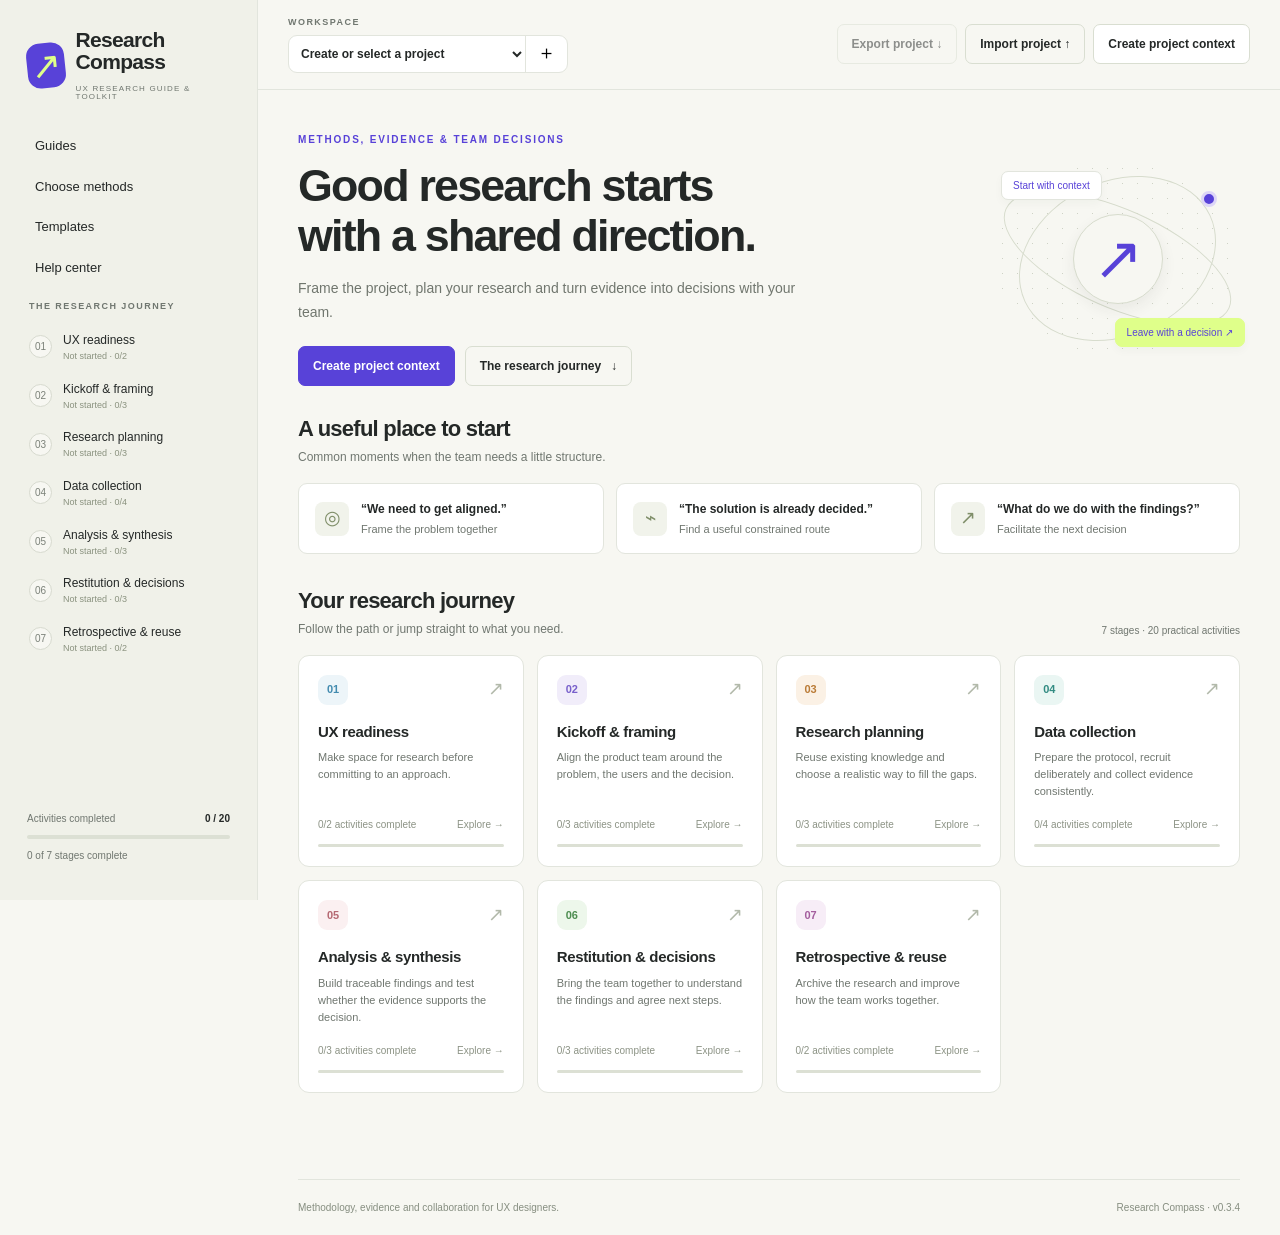
==== commit 35fff5df: "Keep project header visible throughout the app" ====
--- a/docs/index.html
+++ b/docs/index.html
@@ -5,7 +5,7 @@
   <meta name="description" content="Methodology guides, research tools and team activities for UX designers, from project framing to analysis and decisions.">
   <meta name="theme-color" content="#f7f7f2"><title>Research Compass · UX research guide &amp; toolkit</title>
   <link rel="icon" href="data:image/svg+xml,%3Csvg xmlns='http://www.w3.org/2000/svg' viewBox='0 0 40 40'%3E%3Crect width='40' height='40' rx='12' fill='%235842d8'/%3E%3Cpath d='M26 12l-4 10-10 6 5-11z' fill='%23dfff8a'/%3E%3C/svg%3E">
-  <link rel="stylesheet" href="styles.css?v=readiness-20261104"><script src="content.js" defer></script><script src="knowledge.js?v=0.3.4" defer></script><script src="app.js?v=readiness-20261104" defer></script>
+  <link rel="stylesheet" href="styles.css?v=header-20261104"><script src="content.js" defer></script><script src="knowledge.js?v=0.3.4" defer></script><script src="app.js?v=header-20261104" defer></script>
 </head>
 <body>
 <a class="skip" href="#main">Skip to content</a>
--- a/docs/styles.css
+++ b/docs/styles.css
@@ -77,3 +77,9 @@
 @media(max-width:700px){.readiness-milestone>header{align-items:flex-start;gap:10px;padding:18px;flex-wrap:wrap}.readiness-milestone h2{font-size:19px}.readiness-badge{margin-left:44px}.readiness-step{padding:18px}.readiness-step h3{font-size:17px}.readiness-followup{padding:15px}.readiness-contact-grid{grid-template-columns:1fr}.readiness-choice{padding:10px;font-size:11px}.readiness-next{padding:20px}.readiness-resources{grid-template-columns:1fr}.readiness-resources section+section{margin-top:4px}.readiness-project-prompt{padding:15px}.readiness-project-prompt .button{margin-left:0}.readiness-page .button{white-space:normal;text-align:left}.readiness-intro p{font-size:13px}.readiness-handoff{padding:18px}}
 .readiness-work:disabled{opacity:1}.readiness-work:disabled .readiness-choice{background:#f5f6f1;cursor:default}.readiness-work:disabled input{opacity:.5}
 .readiness-clear{border:0;background:none;color:var(--muted);font-size:10px;text-decoration:underline;text-underline-offset:3px;padding:0;margin-top:10px}
+.readiness-choice input[type=radio]{width:14px;height:14px;flex:0 0 14px}.readiness-choice span{min-width:0;line-height:1.5}
+/* Keep the active project visible throughout the app. */
+html{scroll-padding-top:var(--header-height,88px)}
+.topbar{position:sticky;top:0;z-index:15;background:var(--paper)}
+.readiness-resources,.guide-sidebar{top:calc(var(--header-height,88px) + 24px)}
+.focus-mode .topbar{display:flex}.focus-mode .topbar .mobile-menu{display:none}
